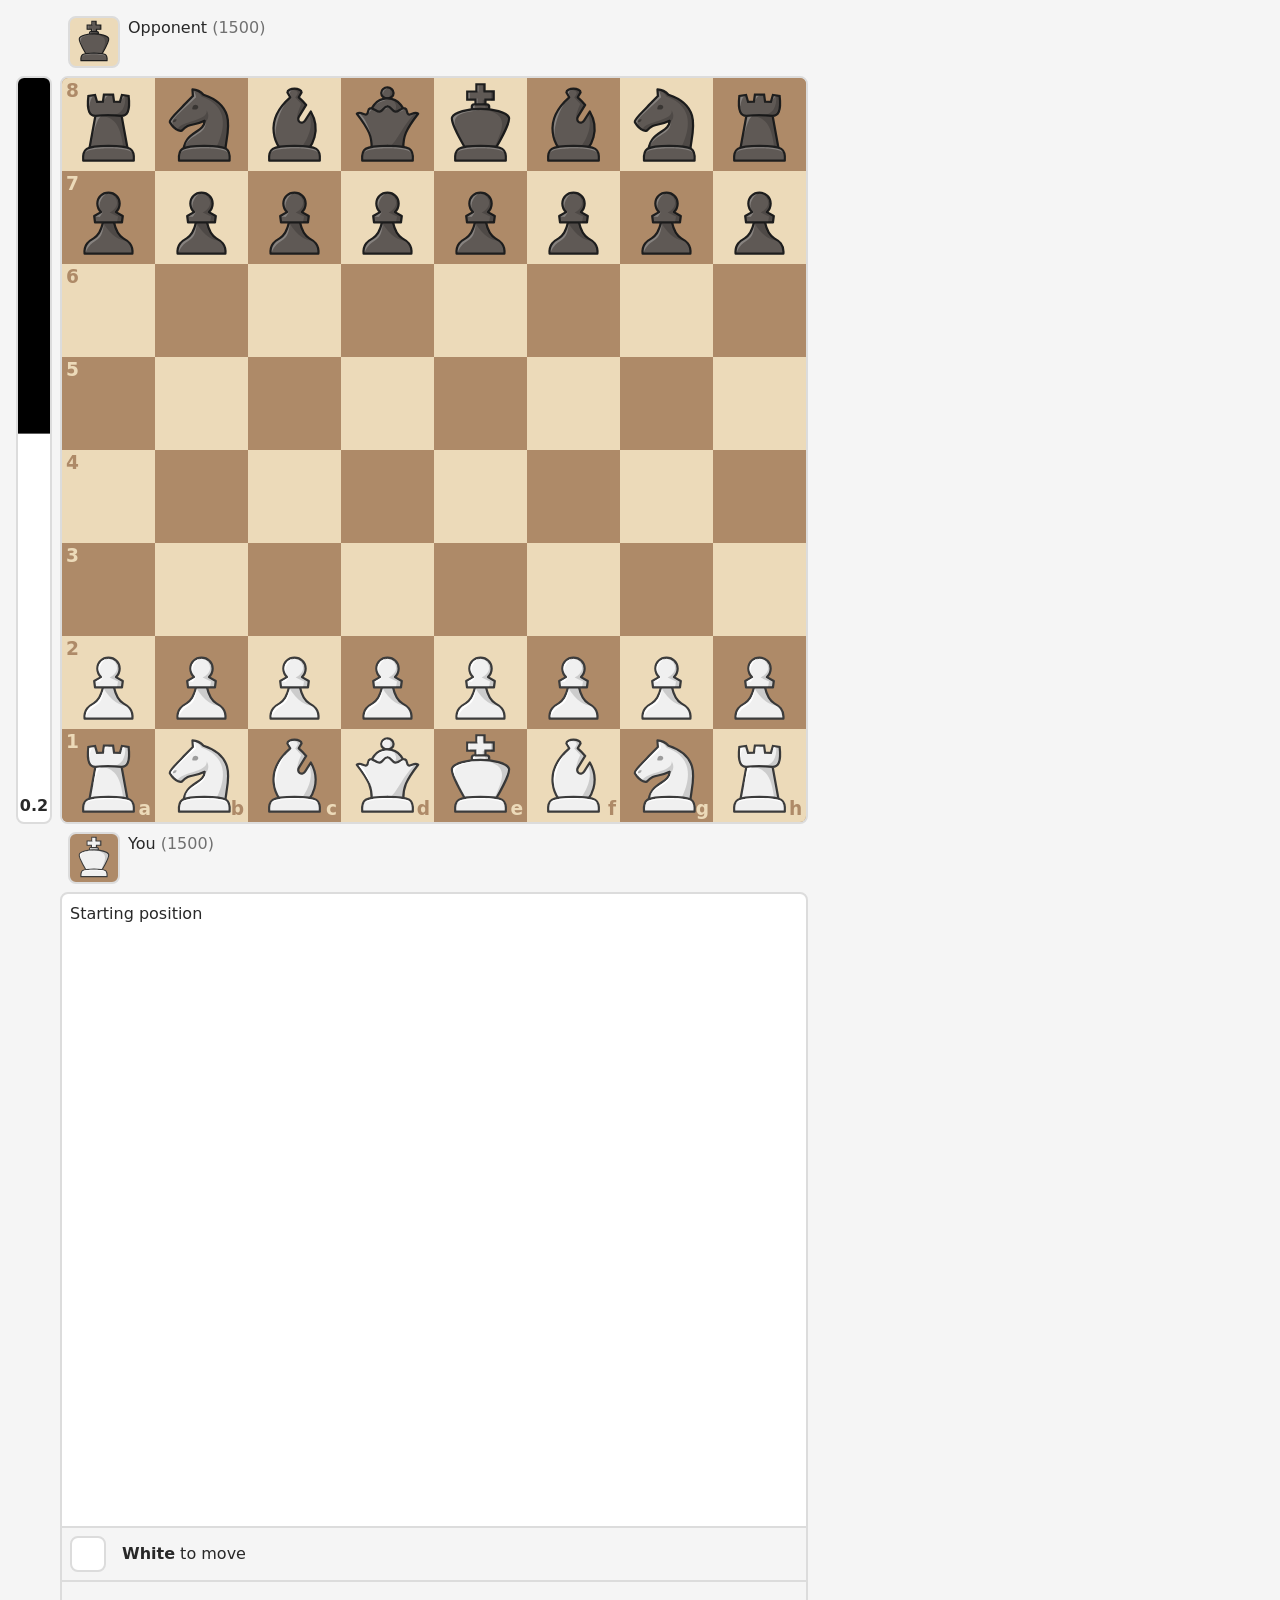
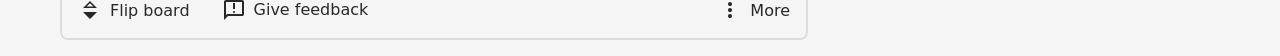
==== index.html @ d601359a "Cache" ====
<!DOCTYPE html>
<html lang="en-IN">
    <head>
        <meta name="google-site-verification" content="SgHsyBjRk9hujHsLjvXAa6a-775GwMKcGfRNNdM3Jpc" />
        <meta charset="utf-8" />
        <meta name="viewport" content="width=device-width, initial-scale=1" />
        <meta name="theme-color" content="rgb(174, 138, 104)" />
        <title>Chess Interface</title>
        <link rel="canonical" href="" />
        <link rel="icon" type="image/x-icon" href="media-support/favicon.ico?modified=17-8-25-1" />
        <link rel="apple-touch-icon" type="image/png" href="media-support/apple-touch-icon.png?modified=17-8-25-1" />
        <link rel="stylesheet" href="board-styles.css?modified=17-8-25-1" />
        <link rel="stylesheet" href="general-styles.css?modified=17-8-25-1" />
    </head>
    <body>
        <div id="game-area">
            <div class="chess-board">
                <div class="background"></div>
            </div>
            <div id="eval-bar"></div>
            <div class="black-player">
                <div class="avatar black k"></div>
                <div>
                    <span>Opponent</span>
                    <span class="player-rating black">1500</span>
                </div>
            </div>
            <div class="white-player">
            <div class="avatar white K"></div>
                <div>
                    <span>You</span>
                    <span class="player-rating white">1500</span>
                </div>
            </div>
            <div id="board-info">
                <div id="move-grid"></div>
                <div id="to-move"></div>
                <div class="options" style="position: relative;">
                    <button onclick="flipBoard();">
                        <!-- Icon sourced from Google Fonts (Material Icons) — Apache license 2.0 -->
                        <svg xmlns="http://www.w3.org/2000/svg" id="flip-svg" height="24px" viewBox="0 -960 960 960" width="24px" style="transform: rotate(-90deg);">
                            <path d="M400-200 120-480l280-280v560Zm160 0v-560l280 280-280 280Zm60-145 135-135-135-135v270Z" />
                        </svg>
                        <span class="button-desc">Flip board</span>
                    </button>
                    <a class="button-link" href="https://forms.gle/WBSekLmGtuGaXg447" target="_blank">
                        <!-- Icon sourced from Google Fonts (Material Icons) — Apache license 2.0 -->
                        <svg xmlns="http://www.w3.org/2000/svg" height="24px" viewBox="0 -960 960 960" width="24px">
                            <path d="M480-360q17 0 28.5-11.5T520-400q0-17-11.5-28.5T480-440q-17 0-28.5 11.5T440-400q0 17 11.5 28.5T480-360Zm-40-160h80v-240h-80v240ZM80-80v-720q0-33 23.5-56.5T160-880h640q33 0 56.5 23.5T880-800v480q0 33-23.5 56.5T800-240H240L80-80Zm126-240h594v-480H160v525l46-45Zm-46 0v-480 480Z" />
                        </svg>
                        <span class="button-desc">Give feedback</span>
                    </a>
                    <button id="more-actions" class="more-button" style="margin-left: auto;">
                        <!-- Icon sourced from Google Fonts (Material Icons) — Apache license 2.0 -->
                        <svg xmlns="http://www.w3.org/2000/svg" height="24px" viewBox="0 -960 960 960" width="24px">
                            <path d="M480-160q-33 0-56.5-23.5T400-240q0-33 23.5-56.5T480-320q33 0 56.5 23.5T560-240q0 33-23.5 56.5T480-160Zm0-240q-33 0-56.5-23.5T400-480q0-33 23.5-56.5T480-560q33 0 56.5 23.5T560-480q0 33-23.5 56.5T480-400Zm0-240q-33 0-56.5-23.5T400-720q0-33 23.5-56.5T480-800q33 0 56.5 23.5T560-720q0 33-23.5 56.5T480-640Z" />
                        </svg>
                        <span class="button-desc">More</span>
                    </button>
                    <div class="overflow-container">
                        <button onclick="{
                            checkFenValidity(positionInputBox.value);
                            showFullScreenBox('board-position-input-container');
                        }">
                            <!-- Icon sourced from Google Fonts (Material Icons) — Apache license 2.0 -->
                            <svg xmlns="http://www.w3.org/2000/svg" height="24px" viewBox="0 -960 960 960" width="24px">
                                <path d="M200-200h57l391-391-57-57-391 391v57Zm-80 80v-170l528-527q12-11 26.5-17t30.5-6q16 0 31 6t26 18l55 56q12 11 17.5 26t5.5 30q0 16-5.5 30.5T817-647L290-120H120Zm640-584-56-56 56 56Zm-141 85-28-29 57 57-29-28Z" />
                            </svg>
                            <span class="button-desc">Import game</span>
                        </button>
                        <button onclick="showFullScreenBox('settings-container');">
                            <!-- Icon sourced from Google Fonts (Material Icons) — Apache license 2.0 -->
                            <svg xmlns="http://www.w3.org/2000/svg" height="24px" viewBox="0 -960 960 960" width="24px">
                                <path d="m370-80-16-128q-13-5-24.5-12T307-235l-119 50L78-375l103-78q-1-7-1-13.5v-27q0-6.5 1-13.5L78-585l110-190 119 50q11-8 23-15t24-12l16-128h220l16 128q13 5 24.5 12t22.5 15l119-50 110 190-103 78q1 7 1 13.5v27q0 6.5-2 13.5l103 78-110 190-118-50q-11 8-23 15t-24 12L590-80H370Zm70-80h79l14-106q31-8 57.5-23.5T639-327l99 41 39-68-86-65q5-14 7-29.5t2-31.5q0-16-2-31.5t-7-29.5l86-65-39-68-99 42q-22-23-48.5-38.5T533-694l-13-106h-79l-14 106q-31 8-57.5 23.5T321-633l-99-41-39 68 86 64q-5 15-7 30t-2 32q0 16 2 31t7 30l-86 65 39 68 99-42q22 23 48.5 38.5T427-266l13 106Zm42-180q58 0 99-41t41-99q0-58-41-99t-99-41q-59 0-99.5 41T342-480q0 58 40.5 99t99.5 41Zm-2-140Z" />
                            </svg>
                            <span class="button-desc">Settings</span>
                        </button>
                        <button onclick="showFullScreenBox('share-box-container');">
                            <!-- Icon sourced from Google Fonts (Material Icons) — Apache license 2.0 -->
                            <svg xmlns="http://www.w3.org/2000/svg" height="24px" viewBox="0 -960 960 960" width="24px">
                                <path d="M680-80q-50 0-85-35t-35-85q0-6 3-28L282-392q-16 15-37 23.5t-45 8.5q-50 0-85-35t-35-85q0-50 35-85t85-35q24 0 45 8.5t37 23.5l281-164q-2-7-2.5-13.5T560-760q0-50 35-85t85-35q50 0 85 35t35 85q0 50-35 85t-85 35q-24 0-45-8.5T598-672L317-508q2 7 2.5 13.5t.5 14.5q0 8-.5 14.5T317-452l281 164q16-15 37-23.5t45-8.5q50 0 85 35t35 85q0 50-35 85t-85 35Zm0-80q17 0 28.5-11.5T720-200q0-17-11.5-28.5T680-240q-17 0-28.5 11.5T640-200q0 17 11.5 28.5T680-160ZM200-440q17 0 28.5-11.5T240-480q0-17-11.5-28.5T200-520q-17 0-28.5 11.5T160-480q0 17 11.5 28.5T200-440Zm480-280q17 0 28.5-11.5T720-760q0-17-11.5-28.5T680-800q-17 0-28.5 11.5T640-760q0 17 11.5 28.5T680-720Zm0 520ZM200-480Zm480-280Z" />
                            </svg>
                            <span class="button-desc">Share</span>
                        </button>
                        <button onclick="showFullScreenBox('features-box-container');">
                            <!-- Icon sourced from Google Fonts (Material Icons) — Apache license 2.0 -->
                            <svg xmlns="http://www.w3.org/2000/svg" height="24px" viewBox="0 -960 960 960" width="24px">
                                <path d="M440-280h80v-240h-80v240Zm40-320q17 0 28.5-11.5T520-640q0-17-11.5-28.5T480-680q-17 0-28.5 11.5T440-640q0 17 11.5 28.5T480-600Zm0 520q-83 0-156-31.5T197-197q-54-54-85.5-127T80-480q0-83 31.5-156T197-763q54-54 127-85.5T480-880q83 0 156 31.5T763-763q54 54 85.5 127T880-480q0 83-31.5 156T763-197q-54 54-127 85.5T480-80Zm0-80q134 0 227-93t93-227q0-134-93-227t-227-93q-134 0-227 93t-93 227q0 134 93 227t227 93Zm0-320Z" />
                            </svg>
                            <span class="button-desc">About</span>
                        </button>
                        <button onclick="showFullScreenBox('contribute-box-container');">
                            <!-- Icon sourced from Google Fonts (Material Icons) — Apache license 2.0 -->
                            <svg xmlns="http://www.w3.org/2000/svg" height="24px" viewBox="0 -960 960 960" width="24px">
                                <path d="M640-440 474-602q-31-30-52.5-66.5T400-748q0-55 38.5-93.5T532-880q32 0 60 13.5t48 36.5q20-23 48-36.5t60-13.5q55 0 93.5 38.5T880-748q0 43-21 79.5T807-602L640-440Zm0-112 109-107q19-19 35-40.5t16-48.5q0-22-15-37t-37-15q-14 0-26.5 5.5T700-778l-60 72-60-72q-9-11-21.5-16.5T532-800q-22 0-37 15t-15 37q0 27 16 48.5t35 40.5l109 107ZM280-220l278 76 238-74q-5-9-14.5-15.5T760-240H558q-27 0-43-2t-33-8l-93-31 22-78 81 27q17 5 40 8t68 4q0-11-6.5-21T578-354l-234-86h-64v220ZM40-80v-440h304q7 0 14 1.5t13 3.5l235 87q33 12 53.5 42t20.5 66h80q50 0 85 33t35 87v40L560-60l-280-78v58H40Zm80-80h80v-280h-80v280Zm520-546Z" />
                            </svg>
                            <span class="button-desc">Contribute</span>
                        </button>
                    </div>
                </div>
            </div>
        </div>
        <div class="full-screen-box-container" id="settings-container">
            <h2>Settings</h2>
            <div class="options" style="justify-content: center; border-top: none; border-bottom: var(--border);">
                <button>
                    <span class="button-desc">General</span>
                </button>
                <button>
                    <span class="button-desc">Board</span>
                </button>
                <button>
                    <span class="button-desc">Advanced</span>
                </button>
            </div>
            <div id="general-settings" class="input-grid settings-view">
                <span>Appearance</span>
                <div class="radio-input-area">
                    <label class="radio-input">
                        <input type="radio" name="appearance" value="system" onchange="setAppearance(value);" />
                        <div style="background-color: whitesmoke; transform: rotate(180deg);">
                        <div style="position: absolute; top: calc(1.25em / sqrt(2)); right: calc(1.25em / sqrt(2)); width: 5em; height: 5em; background-color: var(--dark-gray); transform: rotate(30deg);"></div>
                        </div>
                        <span>System</span>
                    </label>
                    <label class="radio-input">
                        <input type="radio" name="appearance" value="light" onchange="setAppearance(value);" />
                        <div style="background-color: whitesmoke;"></div>
                        <span>Light</span>
                    </label>
                    <label class="radio-input">
                        <input type="radio" name="appearance" value="dark" onchange="setAppearance(value);" />
                        <div style="background-color: var(--dark-gray);"></div>
                        <span>Dark</span>
                    </label>
                </div>
                <span>Edges</span>
                <div class="radio-input-area">
                    <label class="radio-input">
                        <input type="radio" name="edges" value="soft" onchange="setEdges(value);" />
                        <div>
                            <div style="position: absolute; bottom: 30%; left: 30%; width: 4em; height: 2em; background-color: var(--contrast-background-color); border: var(--border); border-radius: 0.5em;"></div>
                        </div>
                        <span>Soft</span>
                    </label>
                    <label class="radio-input">
                        <input type="radio" name="edges" value="sharp" onchange="setEdges(value);" />
                        <div>
                            <div style="position: absolute; bottom: 30%; left: 30%; width: 4em; height: 2em; background-color: var(--contrast-background-color); border: var(--border);"></div>
                        </div>
                        <span>Sharp</span>
                    </label>
                </div>
                <span>Buttons</span>
                <div class="radio-input-area">
                    <label class="radio-input">
                        <input type="radio" name="buttons" value="round" onchange="setButtons(value);" />
                        <div style="border-radius: 2em;"></div>
                        <span>Round</span>
                    </label>
                    <label class="radio-input">
                        <input type="radio" name="buttons" value="subtle" onchange="setButtons(value);" />
                        <div style="border-radius: 0.5em;">
                        </div>
                        <span>Subtle</span>
                    </label>
                    <label class="radio-input">
                        <input type="radio" name="buttons" value="sharp" onchange="setButtons(value);" />
                        <div style="border-radius: 0;"></div>
                        <span>Sharp</span>
                    </label>
                </div>
                <span>Reduce motion</span>
                <label class="toggle-switch">
                    <input type="checkbox" name="reduce-motion" />
                </label>
                <span>Font</span>
                <div id="font-selector" class="drop-down-menu-container">
                    <button value="system" style="font-family: var(--system-font-stack);" selected>System</button>
                    <button value="noto-sans" style="font-family: 'Noto Sans', sans-serif;">Noto Sans</button>
                    <button value="noto-serif" style="font-family: 'Noto Serif', serif;">Noto Serif</button>
                    <button value="custom">Custom</button>
                </div>
                <span id="font-input-text">Custom font</span>
                <input id="font-input" type="text" spellcheck="false" placeholder="Arial, Helvetica, etc…" oninput="setFont('custom');" />
            </div>
            <div id="board-settings" class="input-grid settings-view">
                <span>Board colour</span>
                <div class="radio-input-area">
                    <label class="radio-input">
                        <input type="radio" name="board-color" value="brown" onchange="setBoardColor(value);" />
                        <div style="background-color: var(--brown-light-square-color); transform: rotate(180deg);">
                        <div style="position: absolute; top: calc(1.25em / sqrt(2)); right: calc(1.25em / sqrt(2)); width: 5em; height: 5em; background-color: var(--brown-board-color); transform: rotate(30deg);"></div>
                        </div>
                        <span>Brown</span>
                    </label>
                    <label class="radio-input">
                        <input type="radio" name="board-color" value="green" onchange="setBoardColor(value);" />
                        <div style="background-color: var(--green-light-square-color); transform: rotate(180deg);">
                        <div style="position: absolute; top: calc(1.25em / sqrt(2)); right: calc(1.25em / sqrt(2)); width: 5em; height: 5em; background-color: var(--green-board-color); transform: rotate(30deg);"></div>
                        </div>
                        <span>Green</span>
                    </label>
                    <label class="radio-input">
                        <input type="radio" name="board-color" value="red" onchange="setBoardColor(value);" />
                        <div style="background-color: var(--red-light-square-color); transform: rotate(180deg);">
                        <div style="position: absolute; top: calc(1.25em / sqrt(2)); right: calc(1.25em / sqrt(2)); width: 5em; height: 5em; background-color: var(--red-board-color); transform: rotate(30deg);"></div>
                        </div>
                        <span>Red</span>
                    </label>
                    <label class="radio-input">
                        <input type="radio" name="board-color" value="blue" onchange="setBoardColor(value);" />
                        <div style="background-color: var(--blue-light-square-color); transform: rotate(180deg);">
                        <div style="position: absolute; top: calc(1.25em / sqrt(2)); right: calc(1.25em / sqrt(2)); width: 5em; height: 5em; background-color: var(--blue-board-color); transform: rotate(30deg);"></div>
                        </div>
                        <span>Blue</span>
                    </label>
                </div>
                <span>Piece style</span>
                <div class="radio-input-area">

                </div>
                <span>Piece animation</span>
                <div id="piece-animation-selector" class="drop-down-menu-container">
                    <button value="ease" selected>Ease</button>
                    <button value="emphasis">Emphasis</button>
                </div>
                <span>Show last move and check</span>
                <label class="toggle-switch">
                    <input type="checkbox" name="show-last-move" />
                </label>
                <span>Show legal moves</span>
                <label class="toggle-switch">
                    <input type="checkbox" name="show-moves" onchange="toggleMoveIndicators();" />
                </label>
                <span>Move method</span>
                <div id="move-method" class="drop-down-menu-container">
                    <button value="drag-click" selected>Drag or click</button>
                    <button value="click">Click squares</button>
                    <button value="drag">Drag pieces</button>
                </div>
                <span>Show coordinates</span>
                <label class="toggle-switch">
                    <input type="checkbox" name="show-coordinates" />
                </label>
                <span>Location of coordinates</span>
                <div id="board-coordinates" class="drop-down-menu-container">
                    <button value="inside" selected>Inside the board</button>
                    <button value="outside">Outside the board</button>
                    <button value="all">All squares of the board</button>
                </div>
                <span>Location of ranks</span>
                <div id="location-ranks" class="drop-down-menu-container">
                    <button value="left" selected>Left side of the board</button>
                    <button value="right">Right side of the board</button>
                </div>
                <span>Focus mode</span>
                <label class="toggle-switch">
                    <input type="checkbox" name="focus-mode" />
                </label>
                <span>Board resize handle</span>
                <label class="toggle-switch">
                    <input type="checkbox" name="board-resize-handle" />
                </label>
                <span>Show captured pieces</span>
                <label class="toggle-switch">
                    <input type="checkbox" name="board-resize-handle" />
                </label>
                <span>Captured pieces</span>
                <div class="radio-input-area">
                    <label class="radio-input">
                        <input type="radio" name="board-color" value="brown" onchange="setBoardColor(value);" />
                        <div style="background-color: var(--brown-light-square-color); transform: rotate(180deg);">
                        <div style="position: absolute; top: calc(1.25em / sqrt(2)); right: calc(1.25em / sqrt(2)); width: 5em; height: 5em; background-color: var(--brown-board-color); transform: rotate(30deg);"></div>
                        </div>
                        <span>All</span>
                    </label>
                    <label class="radio-input">
                        <input type="radio" name="board-color" value="green" onchange="setBoardColor(value);" />
                        <div style="background-color: var(--green-light-square-color); transform: rotate(180deg);">
                        <div style="position: absolute; top: calc(1.25em / sqrt(2)); right: calc(1.25em / sqrt(2)); width: 5em; height: 5em; background-color: var(--green-board-color); transform: rotate(30deg);"></div>
                        </div>
                        <span>Material difference</span>
                    </label>
                </div>
                <span>Piece notation</span>
                <div class="radio-input-area">
                    <label class="radio-input">
                        <input type="radio" name="board-color" value="brown" onchange="setBoardColor(value);" />
                        <div style="background-color: var(--brown-light-square-color); transform: rotate(180deg);">
                        <div style="position: absolute; top: calc(1.25em / sqrt(2)); right: calc(1.25em / sqrt(2)); width: 5em; height: 5em; background-color: var(--brown-board-color); transform: rotate(30deg);"></div>
                        </div>
                        <span>Symbol</span>
                    </label>
                    <label class="radio-input">
                        <input type="radio" name="board-color" value="green" onchange="setBoardColor(value);" />
                        <div style="background-color: var(--green-light-square-color); transform: rotate(180deg);">
                        <div style="position: absolute; top: calc(1.25em / sqrt(2)); right: calc(1.25em / sqrt(2)); width: 5em; height: 5em; background-color: var(--green-board-color); transform: rotate(30deg);"></div>
                        </div>
                        <span>Letter</span>
                    </label>
                </div>
            </div>
            <div class="options">
                <button class="dangerous-button" onclick="{
                    if (window.confirm('Are you sure you want to reset all settings?')) {
                    currentSettings = {...Settings.default};
                    applyCurrentSettings();
                    }
                }">Reset</button>
                <button onclick="{
                    Settings.save(currentSettings);
                    hideFullScreenBox('settings-container');
                }">Save</button>
            </div>
        </div>
        <div class="full-screen-box-container" id="board-position-input-container">
            <h2>Import Game</h2>
            <div class="input-grid">
                <span>Enter a valid FEN or PGN:</span>
                <textarea id="position-input" rows="5" spellcheck="false" oninput="checkFenValidity(value);"></textarea>
            </div>
            <div class="options">
                <button onclick="{
                    hideFullScreenBox('board-position-input-container');
                    positionInputBox.value = fenOnBoard;
                }">Cancel</button>
                <button onclick="{
                    const parsedFen = checkFenValidity(positionInputBox.value);
                    if (parsedFen) {
                        fenOnBoard = positionInputBox.value;
                        Notation.assign.parsedFen(parsedFen);
                        activePiece = null;
                        document.getElementById('move-grid').innerHTML = '';
                        const startingPositionRow = document.createElement('div');
                        if (fenOnBoard === 'rnbqkbnr/pppppppp/8/8/8/8/PPPPPPPP/RNBQKBNR w KQkq - 0 1') {
                            startingPositionRow.innerHTML = `<div class='info'>Starting position</div>`;
                        } else {
                            startingPositionRow.innerHTML = `<div class='info'>Custom position</div>`;
                        }
                        document.getElementById('move-grid').appendChild(startingPositionRow);
                        document.getElementById('to-move').innerHTML = activeColor === 'b'
                            ? `<div style='background-color: black;'></div><b>Black</b>&nbsp;to move`
                            : `<div style='background-color: white;'></div><b>White</b>&nbsp;to move`;
                        chessBoard.querySelectorAll('.chess-piece').forEach(piece => {
                            piece.remove();
                        });
                        chessBoard.querySelectorAll('.move-indicator').forEach(indicator => {
                            indicator.remove();
                        });
                        const promotionBox = chessBoard.querySelector('.promotion-box');
                        if (promotionBox) {
                            promotionBox.remove();
                        }
                        setUpPieces();
                        removeSquareHighlight(true);
                        hideFullScreenBox('board-position-input-container');
                    } else window.alert('The entered FEN is not valid.');
                }">Load</button>
            </div>
        </div>
        <script src="document-set-up.js?modified=17-8-25-1"></script>
        <script src="settings-manager.js?modified=17-8-25-1"></script>
        <script src="board-manager.js?modified=17-8-25-1"></script>
    </body>
</html>
---- board-styles.css ----
@import "board-pieces.css";
@import "square-positions.css";

/* Variables */
:root {
    --brown-board-color: rgb(174, 138, 104);
    --brown-light-square-color: rgb(236, 218, 185);

    --green-board-color: rgb(122, 148, 90);
    --green-light-square-color: rgb(235, 236, 211);

    --red-board-color: rgb(174, 93, 75);
    --red-light-square-color: rgb(241, 220, 198);

    --blue-board-color: rgb(100, 148, 235);
    --blue-light-square-color: rgb(243, 246, 250);

    --board-color: var(--brown-board-color);
    --light-square-color: var(--brown-light-square-color);

    --move-indicator-color: rgba(0, 0, 0, 0.2);

    --piece-animation: ease-out;
    --show-moves: 1;

    --board-square-width: round(down, min(
        calc((100vh - 2*var(--padding) - 2*48px - 6*2px - 2*var(--margin)) / 8),
        calc((100vw - 2*var(--padding) - 32px - 4*2px - 2*var(--margin)) / 8)), 1px);

    --evaluation: 0.22;
    --evaluation-text: "0.2";
}

.square-18 {border-radius: var(--box-radius) 0 0 0;}
.square-88 {border-radius: 0 var(--box-radius) 0 0;}
.square-81 {border-radius: 0 0 var(--box-radius) 0;}
.square-11 {border-radius: 0 0 0 var(--box-radius);}
.flipped {
    .square-18 {border-radius: 0 0 var(--box-radius) 0;}
    .square-88 {border-radius: 0 0 0 var(--box-radius);}
    .square-81 {border-radius: var(--box-radius) 0 0 0;}
    .square-11 {border-radius: 0 var(--box-radius) 0 0;}
}

/* Evaluation bar */
#eval-bar {
    font-weight: 600;
    text-align: center;
    grid-row: 2 / 3;
    grid-column: 1 / 2;
    overflow: hidden;
    position: relative;
    float: left;
    width: 32px;
    padding: var(--padding) 0;
    border: var(--border);
    border-radius: var(--box-radius);
    background-color: white;
    -webkit-user-select: none;
    -khtml-user-select: none;
    -moz-user-select: none;
    -ms-user-select: none;
    user-select: none;
    &::before {
        content: "";
        position: absolute;
        top: 0;
        left: 0;
        width: 100%;
        height: 100%;
        background-color: black;
        transform: translateY(calc(50% * clamp(-1, -1 * var(--evaluation) / 5, 1) - 50%));
        transition: transform 0.3s ease-out;
    }
    &::after {
        content: var(--evaluation-text);
        position: absolute;
        bottom: 4px;
        left: 50%;
        transform: translateX(-50%);
        color: var(--dark-gray);
    }
}
.flipped ~ #eval-bar {
    transform: rotate(180deg);
    &::after {
        transform: translateX(-50%) rotate(180deg);
    }
}

/* Board squares */
.chess-board {
    grid-row: 2 / 3;
    grid-column: 2 / 3;
    overflow: hidden;
    position: relative;
    width: calc(8 * var(--board-square-width));
    aspect-ratio: 1;
    margin: 0 var(--padding) 0 0;
    border: var(--border);
    border-radius: var(--box-radius);
    background-color: var(--board-color);
    cursor: default;
    -webkit-user-select: none;
    -khtml-user-select: none;
    -moz-user-select: none;
    -ms-user-select: none;
    user-select: none;
}
.chess-board > .background {
    display: flex;
    flex-wrap: wrap;
    position: absolute;
}
.background > .board-square {
    width: var(--board-square-width);
    aspect-ratio: 1;
    background-color: var(--board-color);
    &.light-square {
        background-color: var(--light-square-color);
    }
}

/* Chess pieces */
.chess-piece {
    position: absolute;
    width: var(--board-square-width);
    aspect-ratio: 1;
    outline-offset: round(up, calc(var(--board-square-width) / -25), 1px);
    z-index: 6;
    transition: opacity 0.3s ease-out;
    &:hover {
        outline: round(down, calc(var(--board-square-width) / 25), 1px) solid white;
    }
    &.sliding {
        outline: none;
        z-index: 9;
        transition: opacity 0.3s ease-out, transform 0.3s var(--piece-animation);
    }
    &.dragged {
        position: fixed;
        transform: translate(-50%, -50%) scale(1.3) !important;
        outline: none;
        z-index: 9;
        filter: drop-shadow(6px 6px 2px var(--shadow-color));
        transition: none;
        cursor: grabbing !important;
    }
    &.removed {
        opacity: 0;
    }
}

/* Promotion box */
.promotion-box {
    position: absolute;
    width: var(--board-square-width);
    height: var(--board-square-width);
    box-shadow: 8px 16px 16px rgba(0, 0, 0, 0.2);
    animation: appear 0.3s ease-in-out;
    z-index: 8;
    display: flex;
    flex-direction: column;
    & > button {
        width: var(--board-square-width);
        aspect-ratio: 1;
        padding: 0;
        margin: 0;
        border-right: 2px solid gainsboro;
        border-left: 2px solid gainsboro;
        border-radius: 0;
        outline-offset: -2px;
        background-color: whitesmoke;
        &:first-child {
            border-top: 2px solid gainsboro;
        }
        &:last-child {
            border-bottom: 2px solid gainsboro;
        }
        &.cancel-button {
            aspect-ratio: 2 / 1;
            justify-content: center;
            position: relative;
        }
        &.cancel-button::before, &.cancel-button::after {
          content: "";
          position: absolute;
          background-color: var(--dark-gray);
          width: 20px;
          height: 4px;
          top: 50%;
          left: 50%;
        }
        &.cancel-button::before {
          transform: translate(-50%, -50%) rotate(45deg);
        }
        &.cancel-button::after {
          transform: translate(-50%, -50%) rotate(-45deg);
        }
    }
    & > button:hover, & > button:focus-visible {
        background-color: rgb(232.75, 232.75, 232.75);
    }
    & > button:focus-visible {
        outline: 2px solid rgb(42, 100, 227);
    }
}
.flipped .promotion-box:not(.black), .promotion-box.black:not(.flipped *) {
    flex-direction: column-reverse;
    & > button {
        &:first-child {
            border-top: none;
            border-bottom: 2px solid gainsboro;
        }
        &:last-child {
            border-top: 2px solid gainsboro;
            border-bottom: none;
        }
    }
}

/* File and rank indicators */
.files-container, .ranks-container {
    font-weight: bold;
    display: flex;
    position: absolute;
    z-index: 4;
    pointer-events: none;
    & > div {
        font-size: calc(var(--board-square-width) / 5);
        line-height: calc(var(--board-square-width) / 5);
        text-align: right;
        color: var(--light-square-color);
        &:nth-child(2n) {
            color: var(--board-color);
        }
    }
}
.files-container {
    bottom: calc(var(--board-square-width) / 24);
    right: calc(var(--board-square-width) / 24);
    & > div {
        width: var(--board-square-width);
    }
}
.ranks-container {
    flex-direction: column-reverse;
    top: calc(var(--board-square-width) / 24);
    left: calc(var(--board-square-width) / 24);
    & > div {
        height: var(--board-square-width);
    }
}
.flipped {
    & .files-container, & .ranks-container {
        & > div {
            color: var(--board-color);
            &:nth-child(2n) {
                color: var(--light-square-color);
            }
        }
    }
    & .files-container {
        flex-direction: row-reverse;
    }
    & .ranks-container {
        flex-direction: column;
    }
}

/* Ripple when any square is clicked */
.ripple {
    overflow: hidden;
    position: absolute;
    top: 0;
    left: 0;
    width: var(--board-square-width);
    aspect-ratio: 1;
    &::after {
        content: "";
        position: absolute;
        top: 50%;
        left: 50%;
        width: 100%;
        aspect-ratio: 1;
        background-color: rgba(0, 0, 0, 0.4);
        border-radius: 50%;
        transform: translate(-50%, -50%);
        animation: ripple-effect 0.5s ease-out;
    }
}

/* Highlighted squares */
.square-highlight {
    position: absolute;
    top: 0;
    left: 0;
    width: var(--board-square-width);
    aspect-ratio: 1;
    border-radius: 0;
    background-color: rgba(255, 255, 0, 0.5);
    z-index: 2;
    pointer-events: none;
    animation: appear 0.25s ease;
    transition: opacity 0.25s ease;
    &.yellow {
        background-color: rgba(255, 170, 0, 0.8);
    }
    &.red {
        background-color: rgba(235, 97, 80, 0.8);
    }
    &.green {
        background-color: rgba(172, 206, 89, 0.8);
    }
    &.blue {
        background-color: rgba(82, 176, 220, 0.8);
    }
    &.hint {
        background-color: rgb(27, 172, 166, 0.5);
    }
}
.square-highlight.permanent {
    z-index: 1;
}
.square-highlight.removed {
    opacity: 0;
}

/* Legal move indicators */
.move-indicator {
    position: absolute;
    top: 0;
    left: 0;
    width: var(--board-square-width);
    aspect-ratio: 1;
    opacity: var(--show-moves);
    z-index: 5;
    &::after {
        content: "";
        position: absolute;
        top: 50%;
        left: 50%;
        border-radius: 50%;
        transform: translate(-50%, -50%);
        animation: fade-in 0.25s var(--emphasis-animation);
        transition: width 0.25s var(--emphasis-animation), height 0.25s var(--emphasis-animation), opacity 0.25s var(--emphasis-animation);
    }
    &.fade-out::after {
        width: 25%;
        opacity: 0;
    }
}
.empty-move-indicator {
    &::after {
        width: 30%;
        aspect-ratio: 1;
        background-color: var(--move-indicator-color);
    }
    &.hovered::after, &:hover::after {
        width: 50%;
    }
}
.capture-indicator {
    &::after {
        width: 80%;
        aspect-ratio: 1;
        border: calc(var(--board-square-width) / 10) solid var(--move-indicator-color);
        box-shadow: inset 0 0 var(--move-indicator-color);
        transition: box-shadow 0.2s var(--emphasis-animation);
    }
    &.hovered::after {
        width: 70%;
        box-shadow: inset 0 0 0 calc(var(--board-square-width) / 4) var(--move-indicator-color);
    }
    &:hover::after {
        width: 70%;
        box-shadow: inset 0 0 0 calc(var(--board-square-width) / 4) var(--move-indicator-color);
    }
}

/* Drag effect */
#drag-effect {
    position: absolute;
    width: var(--board-square-width);
    aspect-ratio: 1;
    outline: round(down, calc(var(--board-square-width) / 25), 1px) solid white;
    outline-offset: round(up, calc(var(--board-square-width) / -25), 1px);
    visibility: hidden;
    z-index: 3;
    pointer-events: none;
    box-shadow: 0 0 calc(var(--board-square-width) * 3/50) calc(var(--board-square-width) / 100) rgba(0, 0, 0, 0.6);
    &.touch-drag {
        outline: none;
        box-shadow: none;
        z-index: 9;
    }
    &.touch-drag::after {
        content: "";
        position: absolute;
        top: 50%;
        left: 50%;
        width: 200%;
        height: 200%;
        border-radius: 50%;
        box-shadow: inset 0 0 0 var(--board-square-width) var(--move-indicator-color);
        transform: translate(-50%, -50%);
    }
}

/* Animations */
@keyframes fade-in {
    from {
        opacity: 0;
        transform: translate(-50%, -50%) scale(0.5);
    }
}
@keyframes ripple-effect {
    from {
        transform: translate(-50%, -50%) scale(0.4);
        opacity: 0.5;
    }
    to {
        transform: translate(-50%, -50%) scale(2);
        opacity: 0;
    }
}
@keyframes appear {
    from {
        opacity: 0;
    }
}
---- general-styles.css ----
/* Variables */
:root {
    --system-font-stack: "Segoe UI", -apple-system, BlinkMacSystemFont, system-ui, Roboto, Oxygen, Ubuntu, Cantarell, "Open Sans", "Helvetica Neue", sans-serif;
    --emphasis-animation: linear(0 0%, 0 1.8%, 0.01 3.6%, 0.03 6.35%, 0.07 9.1%, 0.13 11.4%, 0.19 13.4%, 0.27 15%, 0.34 16.1%, 0.54 18.35%, 0.66 20.6%, 0.72 22.4%, 0.77 24.6%, 0.81 27.3%, 0.85 30.4%, 0.88 35.1%, 0.92 40.6%, 0.94 47.2%, 0.96 55%, 0.98 64%, 0.99 74.4%, 1 86.4%, 1 100%);

    --dark-gray: rgb(40, 40, 40);

    --color: var(--dark-gray);
    --background-color: whitesmoke;
    --contrast-background-color: white;
    --active-color: rgb(42, 100, 227);
    --active-background-color: rgba(0, 0, 0, 0.05);
    --danger-color: rgb(255, 107, 107);
    --border-color: gainsboro;
    --shadow-color: rgba(0, 0, 0, 0.2);

    &.dark {
        --color: whitesmoke;
        --background-color: var(--dark-gray);
        --contrast-background-color: black;
        --active-color: rgb(150, 200, 255);
        --active-background-color: rgba(255, 255, 255, 0.2);
        --border-color: rgb(112, 112, 112);
        --shadow-color: rgba(0, 0, 0, 0.8);
    }
    &:not(.light):not(.dark) {
        @media (prefers-color-scheme: dark) {
            --color: whitesmoke;
            --background-color: var(--dark-gray);
            --contrast-background-color: black;
            --active-color: rgb(150, 200, 255);
            --active-background-color: rgba(255, 255, 255, 0.2);
            --border-color: rgb(112, 112, 112);
            --shadow-color: rgba(0, 0, 0, 0.8);
        }
    }

    --font-family: var(--system-font-stack);
    --padding: 8px;
    --margin: 16px;
    --border: 2px solid var(--border-color);
    --box-radius: 8px;
    --button-radius: 32px;
    --focus-outline: 2px solid var(--active-color);

    --overflow-menu-display: block;
}

/* Fonts */
@font-face {
    font-family: "Noto Sans";
    src: url("media-support/fonts/noto-sans/noto-sans.ttf");
    font-weight: regular;
}
@font-face {
    font-family: "Noto Sans";
    src: url("media-support/fonts/noto-sans/noto-sans-italic.ttf");
    font-weight: regular;
    font-style: italic;
}
@font-face {
    font-family: "Noto Serif";
    src: url("media-support/fonts/noto-serif/noto-serif.ttf");
    font-weight: regular;
}
@font-face {
    font-family: "Noto Serif";
    src: url("media-support/fonts/noto-serif/noto-serif-italic.ttf");
    font-weight: regular;
    font-style: italic;
}

/* Body */
body {
    font-family: var(--font-family);
    font-size: 16px;
    line-height: 1.5em;
    margin: var(--margin);
    color: var(--color);
    background-color: var(--background-color);
}

/* Headers */
h2 {
    padding: var(--margin);
    margin: 0;
    border-bottom: var(--border);
}

/* Anchors */
a {
    color: var(--active-color);
    border-radius: var(--button-radius);
    outline-offset: 2px;
    &:hover, &:focus-visible {
        text-decoration: none;
    }
    &:focus-visible {
        outline: var(--focus-outline);
    }
}

/* Buttons */
button, .button-link {
    font-family: var(--font-family);
    font-size: 16px;
    display: flex;
    align-items: center;
    padding: var(--padding);
    margin: var(--padding);
    border: none;
    border-radius: var(--button-radius);
    fill: var(--color);
    color: var(--color);
    background-color: transparent;
    &:hover, &:focus-visible {
        fill: var(--active-color);
        color: var(--active-color);
        background-color: var(--active-background-color);
    }
    &:focus-visible {
        outline: var(--focus-outline);
    }
    & > svg {
        margin-right: var(--padding);
    }
}
.dangerous-button {
    margin-right: auto;
    &:hover, &:focus-visible {
        fill: var(--danger-color);
        color: var(--danger-color);
    }
    &:focus-visible {
        outline-color: var(--danger-color);
    }
}
.button-link {
    text-decoration: none;
    outline-offset: 0;
}

/* Text inputs */
input[type="text"], input[type="email"] {
    min-height: 1.5em;
}
input[type="text"], input[type="email"], textarea {
    font-family: var(--font-family);
    font-size: 16px;
    padding: var(--padding);
    border: var(--border);
    border-radius: var(--box-radius);
    color: var(--color);
    background-color: var(--background-color);
    &::placeholder {
        font-style: italic;
        color: darkgray;
    }
    &:focus {
        border-color: var(--active-color);
        outline: none;
    }
}
textarea {
    min-width: 30vw;
    resize: none;
}

/* Stylised radio inputs */
.radio-input-area {
    display: flex;
    gap: var(--margin);
}
.radio-input {
    display: flex;
    flex-direction: column;
    align-items: center;
}
.radio-input > input {
    display: none;
    & + div {
        overflow: hidden;
        position: relative;
        width: calc(sqrt(3) * 40px);
        height: 40px;
        margin: 2px;
        margin-bottom: 4px;
        background-color: var(--background-color);
        border-radius: var(--button-radius);
        outline: var(--border);
        outline-offset: 2px;
    }
    &:checked + div {
        outline-color: var(--active-color);
    }
    &:checked ~ span {
        font-weight: bold;
    }
}
.radio-input > div:focus-visible {
    outline: var(--focus-outline);
}

/* Stylised toggle switches */
.toggle-switch {
    position: relative;
    width: 48px;
    height: 24px;
    &:focus-visible {
        border-radius: var(--button-radius);
        outline: var(--focus-outline);
        outline-offset: 1px;
    }
}
.toggle-switch > input {
    display: none;
    width: 0;
    height: 0;
    & + div {
        position: absolute;
        top: 0;
        left: 0;
        right: 0;
        bottom: 0;
        background-color: var(--border-color);
        transition: background-color 0.3s ease;
        border-radius: var(--button-radius);
    }
    & + div::before {
        content: "";
        position: absolute;
        height: 12px;
        width: 12px;
        left: 6px;
        bottom: 6px;
        background-color: var(--contrast-background-color);
        transition: transform 0.3s var(--emphasis-animation);
        border-radius: var(--button-radius);
    }
    &:checked + div {
        background-color: var(--board-color);
    }
    &:checked + div::before {
        transform: translateX(1.5em) scale(150%);
    }
}

/* Game area */
#game-area {
    display: grid;
    grid-template: repeat(3, max-content) / repeat(3, max-content);
    gap: var(--padding);
}

/* Players */
.white-player, .black-player {
    grid-column: 2 / 3;
    display: flex;
    gap: var(--padding);
    margin: 0 var(--padding);
}
.white-player {
    grid-row: 3 / 4;
}
.black-player {
    grid-row: 1 / 2;
}
.flipped {
    & ~ .white-player {
        grid-row: 1 / 2;
    }
    & ~ .black-player {
        grid-row: 3 / 4;
    }
}
.avatar {
    width: 48px;
    height: 48px;
    border: var(--border);
    border-radius: var(--box-radius);
    &.white {
        background-color: var(--board-color);
    }
    &.black {
        background-color: var(--light-square-color);
    }
}
.player-rating {
    color: rgb(112, 112, 112);
}
.player-rating::before {
    content: "(";
}
.player-rating::after {
    content: ")";
}

/* Moves-display and other options */
#board-info {
    display: flex;
    flex-direction: column;
    overflow: hidden;
    position: relative;
    grid-row: 2 / 3;
    grid-column: 3 / 4;
    min-width: 25em;
    height: calc(8 * var(--board-square-width));
    border: var(--border);
    border-radius: var(--box-radius);
    background-color: var(--contrast-background-color);
}
#move-grid {
    flex: 1;
    overflow-y: auto;
}
#move-grid > div {
    display: flex;
    align-items: center;
    &:nth-child(2n) {
        background-color: var(--background-color);
    }
}
#move-grid > div > .info {
    padding: var(--padding);
    flex: 1;
}
#move-grid > div > div {
    padding: var(--padding);
    flex: 0 0 10%;
}
#move-grid > div > button {
    flex: 1 0 calc(45% - 2*var(--padding));
    margin-left: 0;
    &:not(.move-notation) {
        &:hover, &:focus-visible {
            fill: var(--color);
            color: var(--color);
            background-color: transparent;
        }
        &:focus-visible {
            outline: none;
        }
    }
}
#move-grid > div > .move-notation > span {
    width: 16%;
    aspect-ratio: 1;
}

/* Turn indicator */
#to-move {
    display: flex;
    align-items: center;
    padding: var(--padding);
    background-color: var(--background-color);
    border-top: var(--border);
}
#to-move > div {
    overflow: hidden;
    position: relative;
    width: 32px;
    height: 32px;
    margin-right: var(--margin);
    background-color: white;
    border: var(--border);
    border-radius: var(--box-radius);
}
#to-move > div > div {
    position: absolute;
    left: 50%;
    width: 100%;
    height: 100%;
}

/* Button-containers */
.options {
    display: flex;
    justify-content: flex-end;
    padding: 0;
    border-top: var(--border);
    background-color: var(--background-color);
}

/* Overflow menus */
.overflow-container {
    display: none;
    position: absolute;
    right: 4px;
    bottom: calc(100% + 8px);
    overflow: hidden;
    background-color: var(--background-color);
    border: var(--border);
    border-radius: var(--box-radius);
    z-index: 10;
    will-change: transform;
}
.overflow-container > button {
    width: 100%;
    margin: 0;
    border-radius: 0;
    outline-offset: -2px;
    pointer-events: none;
    &:first-child {
        border-top-left-radius: var(--box-radius);
        border-top-right-radius: var(--box-radius);
    }
    &:last-child {
        border-bottom-left-radius: var(--box-radius);
        border-bottom-right-radius: var(--box-radius);
    }
}
.more-button > * {
    pointer-events: none;
}

/* Drop-down menus */
.drop-down-menu-container {
    position: relative;
    -webkit-user-select: none;
    -khtml-user-select: none;
    -moz-user-select: none;
    -ms-user-select: none;
    user-select: none;
}
.drop-down-arrow {
    position: absolute;
    top: 50%;
    right: var(--padding);
    fill: var(--color);
    background-color: var(--background-color);
    transform: translateY(-50%) rotate(-180deg);
    pointer-events: none;
    will-change: transform;
}
.drop-down-menu-selection {
    padding: var(--padding);
    background-color: var(--background-color);
    border: var(--border);
    border-radius: var(--box-radius);
    cursor: default;
}
.drop-down-menu-selection:focus {
    border: var(--focus-outline);
    outline: none;
}
.drop-down-menu {
    display: none;
    position: absolute;
    top: 100%;
    left: 0;
    overflow: hidden;
    width: 100%;
    margin-top: 2px;
    background-color: var(--background-color);
    border: var(--border);
    border-radius: var(--box-radius);
    box-shadow: 8px 16px 16px var(--shadow-color);
    z-index: 10;
}
.drop-down-menu > button {
    width: 100%;
    margin: 0;
    border-radius: 0;
    outline-offset: -2px;
    pointer-events: none;
    &:first-child {
        border-top-left-radius: var(--box-radius);
        border-top-right-radius: var(--box-radius);
    }
    &:last-child {
        border-bottom-left-radius: var(--box-radius);
        border-bottom-right-radius: var(--box-radius);
    }
}

/* Full-screen boxes */
.full-screen-box-container {
    display: none;
    position: fixed;
    top: 0;
    left: 0;
    width: 100%;
    height: 100%;
    background-color: rgba(0, 0, 0, 0.6);
    z-index: 11;
}
.full-screen-box-container > div {
    position: absolute;
    top: 50%;
    left: 50%;
    overflow: auto;
    max-height: 90%;
    background-color: var(--background-color);
    border: var(--border);
    border-radius: var(--box-radius);
    transform: translate(-50%, -50%);
}
.full-screen-box-container > div > .options:last-child {
    position: sticky;
    bottom: 0;
}
.input-grid {
    display: grid;
    gap: var(--margin);
    padding: 16px;
    background-color: var(--contrast-background-color);
}
.input-grid > span {
    display: flex;
    align-items: center;
}

/* Settings-views (general, advanced, etc.) */
.settings-view {
    grid-template-columns: repeat(2, auto);
}

/* Loading indicator */
.loading-indicator {
    display: flex;
    gap: var(--margin);
    width: max-content;
    transform: translate(-50%, -50%);
    & > div {
        width: 16px;
        height: 16px;
        background-color: var(--active-color);
        border-radius: 50%;
        animation: pulse 1.6s infinite ease-in-out;
        &:nth-child(2) {
            animation-delay: 0.2s;
        }
        &:nth-child(3) {
            animation-delay: 0.4s;
        }
    }
}

/* Responsive web design */
@media (prefers-reduced-motion: reduce) {
    .btn {
        transition: none;
    }
}
@media (max-width: 1280px) {
    #game-area {
        grid-template-rows: repeat(4, max-content);
    }
    #board-info {
        grid-row: 4 / 5;
        grid-column: 2 / 3;
        width: calc(8 * var(--board-square-width));
        margin: 0;
    }
}
@media (max-width: 800px) {
    button, .button-link {
        & > svg {
            margin-right: 0;
        }
    }
    .button-desc {
        display: none;
    }
    .more-button > svg {
        transform: rotate(90deg);
    }
    :root {
        --board-square-width: round(down, min(
        calc((100vh - 2*2px) / 8),
        calc((100vw - 8px) / 8)), 1px);
        --options-display: flex;
    }
    body {
        margin: 0;
    }
    #game-area {
        grid-template: repeat(5, max-content) / repeat(1, max-content);
    }
    #eval-bar {
        grid-row: 1 / 2;
        grid-column: 1 / 2;
        width: auto;
        height: 16px;
        border: none;
        border-bottom: var(--border);
        border-radius: 0;
        &::before {
            transform: translateX(calc(50% * clamp(-1, 1 * var(--evaluation) / 5, 1) + 50%));
        }
        &::after {
            top: 50%;
            left: 4px;
            transform: translateY(-100%);
        }
    }
    .flipped ~ #eval-bar {
        border-top: none;
        border-bottom: var(--border);
        &::after {
            transform: rotate(180deg);
        }
    }
    .white-player {
        grid-row: 4 / 5;
        grid-column: 1 / 2;
        margin-right: 0;
    }
    .chess-board {
        grid-row: 3 / 4;
        grid-column: 1 / 2;
        border-left: none;
        border-right: none;
        border-radius: 0;
        margin: 0;
    }
    .black-player {
        grid-row: 2 / 3;
        grid-column: 1 / 2;
        margin-right: 0;
    }
    .flipped {
        & ~ .white-player {
            grid-row: 2 / 3;
        }
        & ~ .black-player {
            grid-row: 4 / 5;
        }
    }
    .avatar {
        width: 32px;
        height: 32px;
        border: none;
    }
    #board-info {
        grid-row: 5 / 6;
        grid-column: 1 / 2;
        border-left: none;
        border-right: none;
        border-radius: 0;
    }
}

/* Animations */
@keyframes pulse {
    from, to {
        opacity: 1;
        transform: scale(1);
    }
    50% {
        opacity: 0.5;
        transform: scale(0.7);
    }
}
@keyframes send {
    from {
        opacity: 0;
        transform: translateX(32px);
    }
    to {
        opacity: 1;
        transform: translateX(0);
    }
}
@keyframes receive {
    from {
        opacity: 0;
        transform: translateX(-32px);
    }
    to {
        opacity: 1;
        transform: translateX(0);
    }
}
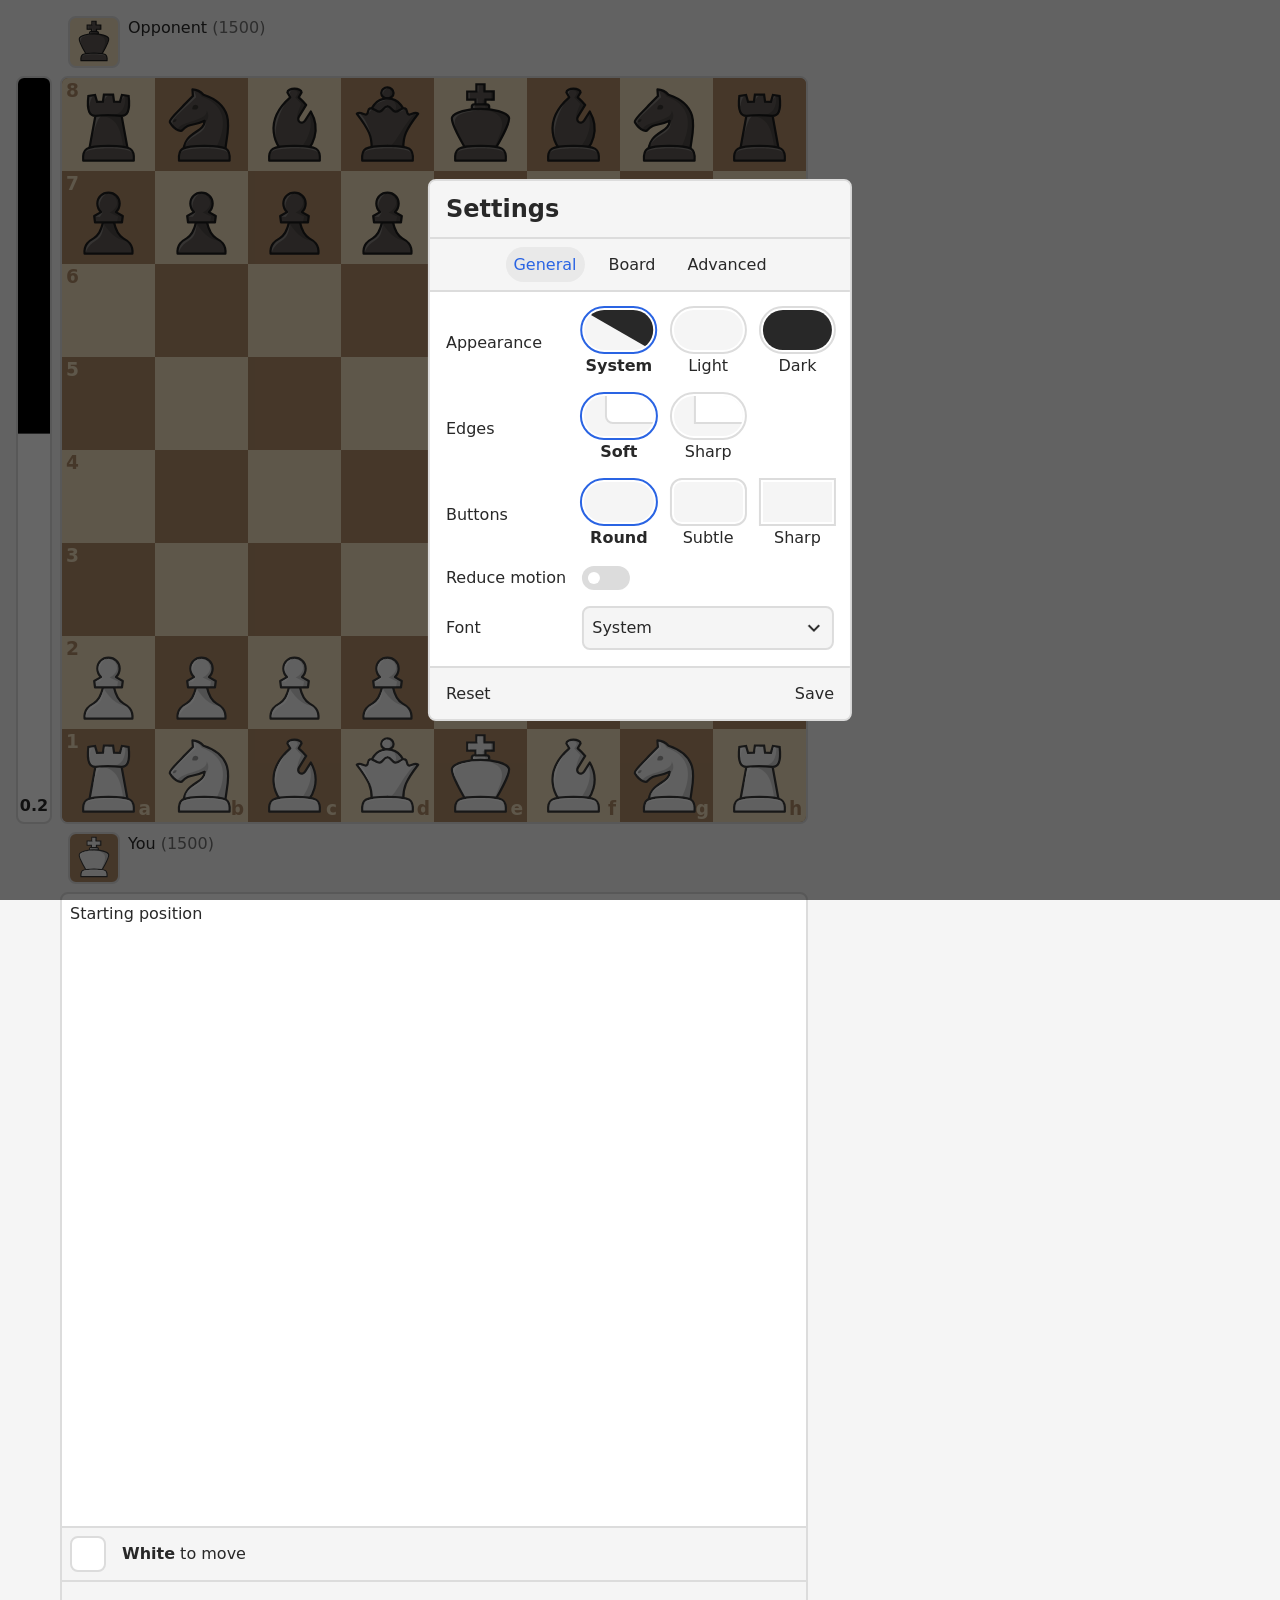
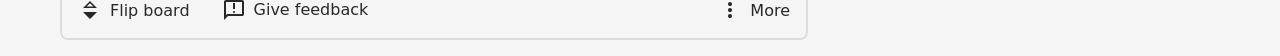
==== commit e64958f4: "Improved Settings View" ====
--- a/index.html
+++ b/index.html
@@ -10,7 +10,7 @@
         <link rel="icon" type="image/x-icon" href="media-support/favicon.ico?modified=17-8-25-1" />
         <link rel="apple-touch-icon" type="image/png" href="media-support/apple-touch-icon.png?modified=17-8-25-1" />
         <link rel="stylesheet" href="board-styles.css?modified=17-8-25-1" />
-        <link rel="stylesheet" href="general-styles.css?modified=17-8-25-1" />
+        <link rel="stylesheet" href="general-styles.css?modified=18-8-25-1" />
     </head>
     <body>
         <div id="game-area">
@@ -100,36 +100,38 @@
                 </div>
             </div>
         </div>
-        <div class="full-screen-box-container" id="settings-container">
-            <h2>Settings</h2>
-            <div class="options" style="justify-content: center; border-top: none; border-bottom: var(--border);">
-                <button>
-                    <span class="button-desc">General</span>
-                </button>
-                <button>
-                    <span class="button-desc">Board</span>
-                </button>
-                <button>
-                    <span class="button-desc">Advanced</span>
-                </button>
+        <div class="full-screen-box-container" id="settings-container" style="display: block;">
+            <div>
+                <h2>Settings</h2>
+                <div class="options" style="justify-content: center; border-top: none; border-bottom: var(--border);">
+                    <button value="general-settings" onclick="openSettingsPane(this.value);">
+                        <span class="button-desc">General</span>
+                    </button>
+                    <button value="board-settings" onclick="openSettingsPane(this.value);">
+                        <span class="button-desc">Board</span>
+                    </button>
+                    <button value="advanced-settings" onclick="openSettingsPane(this.value);">
+                        <span class="button-desc">Advanced</span>
+                    </button>
+                </div>
             </div>
             <div id="general-settings" class="input-grid settings-view">
                 <span>Appearance</span>
                 <div class="radio-input-area">
                     <label class="radio-input">
-                        <input type="radio" name="appearance" value="system" onchange="setAppearance(value);" />
+                        <input type="radio" name="appearance" value="system" onchange="setAppearance(this.value);" />
                         <div style="background-color: whitesmoke; transform: rotate(180deg);">
                         <div style="position: absolute; top: calc(1.25em / sqrt(2)); right: calc(1.25em / sqrt(2)); width: 5em; height: 5em; background-color: var(--dark-gray); transform: rotate(30deg);"></div>
                         </div>
                         <span>System</span>
                     </label>
                     <label class="radio-input">
-                        <input type="radio" name="appearance" value="light" onchange="setAppearance(value);" />
+                        <input type="radio" name="appearance" value="light" onchange="setAppearance(this.value);" />
                         <div style="background-color: whitesmoke;"></div>
                         <span>Light</span>
                     </label>
                     <label class="radio-input">
-                        <input type="radio" name="appearance" value="dark" onchange="setAppearance(value);" />
+                        <input type="radio" name="appearance" value="dark" onchange="setAppearance(this.value);" />
                         <div style="background-color: var(--dark-gray);"></div>
                         <span>Dark</span>
                     </label>
@@ -137,14 +139,14 @@
                 <span>Edges</span>
                 <div class="radio-input-area">
                     <label class="radio-input">
-                        <input type="radio" name="edges" value="soft" onchange="setEdges(value);" />
+                        <input type="radio" name="edges" value="soft" onchange="setEdges(this.value);" />
                         <div>
                             <div style="position: absolute; bottom: 30%; left: 30%; width: 4em; height: 2em; background-color: var(--contrast-background-color); border: var(--border); border-radius: 0.5em;"></div>
                         </div>
                         <span>Soft</span>
                     </label>
                     <label class="radio-input">
-                        <input type="radio" name="edges" value="sharp" onchange="setEdges(value);" />
+                        <input type="radio" name="edges" value="sharp" onchange="setEdges(this.value);" />
                         <div>
                             <div style="position: absolute; bottom: 30%; left: 30%; width: 4em; height: 2em; background-color: var(--contrast-background-color); border: var(--border);"></div>
                         </div>
@@ -154,18 +156,18 @@
                 <span>Buttons</span>
                 <div class="radio-input-area">
                     <label class="radio-input">
-                        <input type="radio" name="buttons" value="round" onchange="setButtons(value);" />
+                        <input type="radio" name="buttons" value="round" onchange="setButtons(this.value);" />
                         <div style="border-radius: 2em;"></div>
                         <span>Round</span>
                     </label>
                     <label class="radio-input">
-                        <input type="radio" name="buttons" value="subtle" onchange="setButtons(value);" />
+                        <input type="radio" name="buttons" value="subtle" onchange="setButtons(this.value);" />
                         <div style="border-radius: 0.5em;">
                         </div>
                         <span>Subtle</span>
                     </label>
                     <label class="radio-input">
-                        <input type="radio" name="buttons" value="sharp" onchange="setButtons(value);" />
+                        <input type="radio" name="buttons" value="sharp" onchange="setButtons(this.value);" />
                         <div style="border-radius: 0;"></div>
                         <span>Sharp</span>
                     </label>
@@ -188,28 +190,28 @@
                 <span>Board colour</span>
                 <div class="radio-input-area">
                     <label class="radio-input">
-                        <input type="radio" name="board-color" value="brown" onchange="setBoardColor(value);" />
+                        <input type="radio" name="board-color" value="brown" onchange="setBoardColor(this.value);" />
                         <div style="background-color: var(--brown-light-square-color); transform: rotate(180deg);">
                         <div style="position: absolute; top: calc(1.25em / sqrt(2)); right: calc(1.25em / sqrt(2)); width: 5em; height: 5em; background-color: var(--brown-board-color); transform: rotate(30deg);"></div>
                         </div>
                         <span>Brown</span>
                     </label>
                     <label class="radio-input">
-                        <input type="radio" name="board-color" value="green" onchange="setBoardColor(value);" />
+                        <input type="radio" name="board-color" value="green" onchange="setBoardColor(this.value);" />
                         <div style="background-color: var(--green-light-square-color); transform: rotate(180deg);">
                         <div style="position: absolute; top: calc(1.25em / sqrt(2)); right: calc(1.25em / sqrt(2)); width: 5em; height: 5em; background-color: var(--green-board-color); transform: rotate(30deg);"></div>
                         </div>
                         <span>Green</span>
                     </label>
                     <label class="radio-input">
-                        <input type="radio" name="board-color" value="red" onchange="setBoardColor(value);" />
+                        <input type="radio" name="board-color" value="red" onchange="setBoardColor(this.value);" />
                         <div style="background-color: var(--red-light-square-color); transform: rotate(180deg);">
                         <div style="position: absolute; top: calc(1.25em / sqrt(2)); right: calc(1.25em / sqrt(2)); width: 5em; height: 5em; background-color: var(--red-board-color); transform: rotate(30deg);"></div>
                         </div>
                         <span>Red</span>
                     </label>
                     <label class="radio-input">
-                        <input type="radio" name="board-color" value="blue" onchange="setBoardColor(value);" />
+                        <input type="radio" name="board-color" value="blue" onchange="setBoardColor(this.value);" />
                         <div style="background-color: var(--blue-light-square-color); transform: rotate(180deg);">
                         <div style="position: absolute; top: calc(1.25em / sqrt(2)); right: calc(1.25em / sqrt(2)); width: 5em; height: 5em; background-color: var(--blue-board-color); transform: rotate(30deg);"></div>
                         </div>
@@ -269,14 +271,14 @@
                 <span>Captured pieces</span>
                 <div class="radio-input-area">
                     <label class="radio-input">
-                        <input type="radio" name="board-color" value="brown" onchange="setBoardColor(value);" />
+                        <input type="radio" name="board-color" value="brown" onchange="setBoardColor(this.value);" />
                         <div style="background-color: var(--brown-light-square-color); transform: rotate(180deg);">
                         <div style="position: absolute; top: calc(1.25em / sqrt(2)); right: calc(1.25em / sqrt(2)); width: 5em; height: 5em; background-color: var(--brown-board-color); transform: rotate(30deg);"></div>
                         </div>
                         <span>All</span>
                     </label>
                     <label class="radio-input">
-                        <input type="radio" name="board-color" value="green" onchange="setBoardColor(value);" />
+                        <input type="radio" name="board-color" value="green" onchange="setBoardColor(this.value);" />
                         <div style="background-color: var(--green-light-square-color); transform: rotate(180deg);">
                         <div style="position: absolute; top: calc(1.25em / sqrt(2)); right: calc(1.25em / sqrt(2)); width: 5em; height: 5em; background-color: var(--green-board-color); transform: rotate(30deg);"></div>
                         </div>
@@ -286,14 +288,14 @@
                 <span>Piece notation</span>
                 <div class="radio-input-area">
                     <label class="radio-input">
-                        <input type="radio" name="board-color" value="brown" onchange="setBoardColor(value);" />
+                        <input type="radio" name="board-color" value="brown" onchange="setBoardColor(this.value);" />
                         <div style="background-color: var(--brown-light-square-color); transform: rotate(180deg);">
                         <div style="position: absolute; top: calc(1.25em / sqrt(2)); right: calc(1.25em / sqrt(2)); width: 5em; height: 5em; background-color: var(--brown-board-color); transform: rotate(30deg);"></div>
                         </div>
                         <span>Symbol</span>
                     </label>
                     <label class="radio-input">
-                        <input type="radio" name="board-color" value="green" onchange="setBoardColor(value);" />
+                        <input type="radio" name="board-color" value="green" onchange="setBoardColor(this.value);" />
                         <div style="background-color: var(--green-light-square-color); transform: rotate(180deg);">
                         <div style="position: absolute; top: calc(1.25em / sqrt(2)); right: calc(1.25em / sqrt(2)); width: 5em; height: 5em; background-color: var(--green-board-color); transform: rotate(30deg);"></div>
                         </div>
@@ -318,7 +320,7 @@
             <h2>Import Game</h2>
             <div class="input-grid">
                 <span>Enter a valid FEN or PGN:</span>
-                <textarea id="position-input" rows="5" spellcheck="false" oninput="checkFenValidity(value);"></textarea>
+                <textarea id="position-input" rows="5" spellcheck="false" oninput="checkFenValidity(this.value);"></textarea>
             </div>
             <div class="options">
                 <button onclick="{
@@ -359,8 +361,8 @@
                 }">Load</button>
             </div>
         </div>
-        <script src="document-set-up.js?modified=17-8-25-1"></script>
-        <script src="settings-manager.js?modified=17-8-25-1"></script>
+        <script src="document-set-up.js?modified=18-8-25-1"></script>
+        <script src="settings-manager.js?modified=18-8-25-1"></script>
         <script src="board-manager.js?modified=17-8-25-1"></script>
     </body>
 </html>
--- a/general-styles.css
+++ b/general-styles.css
@@ -138,6 +138,11 @@
 .button-link {
     text-decoration: none;
     outline-offset: 0;
+}
+.active-button {
+    fill: var(--active-color);
+    color: var(--active-color);
+    background-color: var(--active-background-color);
 }
 
 /* Text inputs */
@@ -494,6 +499,12 @@
     border: var(--border);
     border-radius: var(--box-radius);
     transform: translate(-50%, -50%);
+    & > div:first-child {
+        position: sticky;
+        top: 0;
+        background-color: var(--background-color);
+        z-index: 1;
+    }
 }
 .full-screen-box-container > div > .options:last-child {
     position: sticky;
@@ -509,6 +520,7 @@
     display: flex;
     align-items: center;
 }
+
 
 /* Settings-views (general, advanced, etc.) */
 .settings-view {
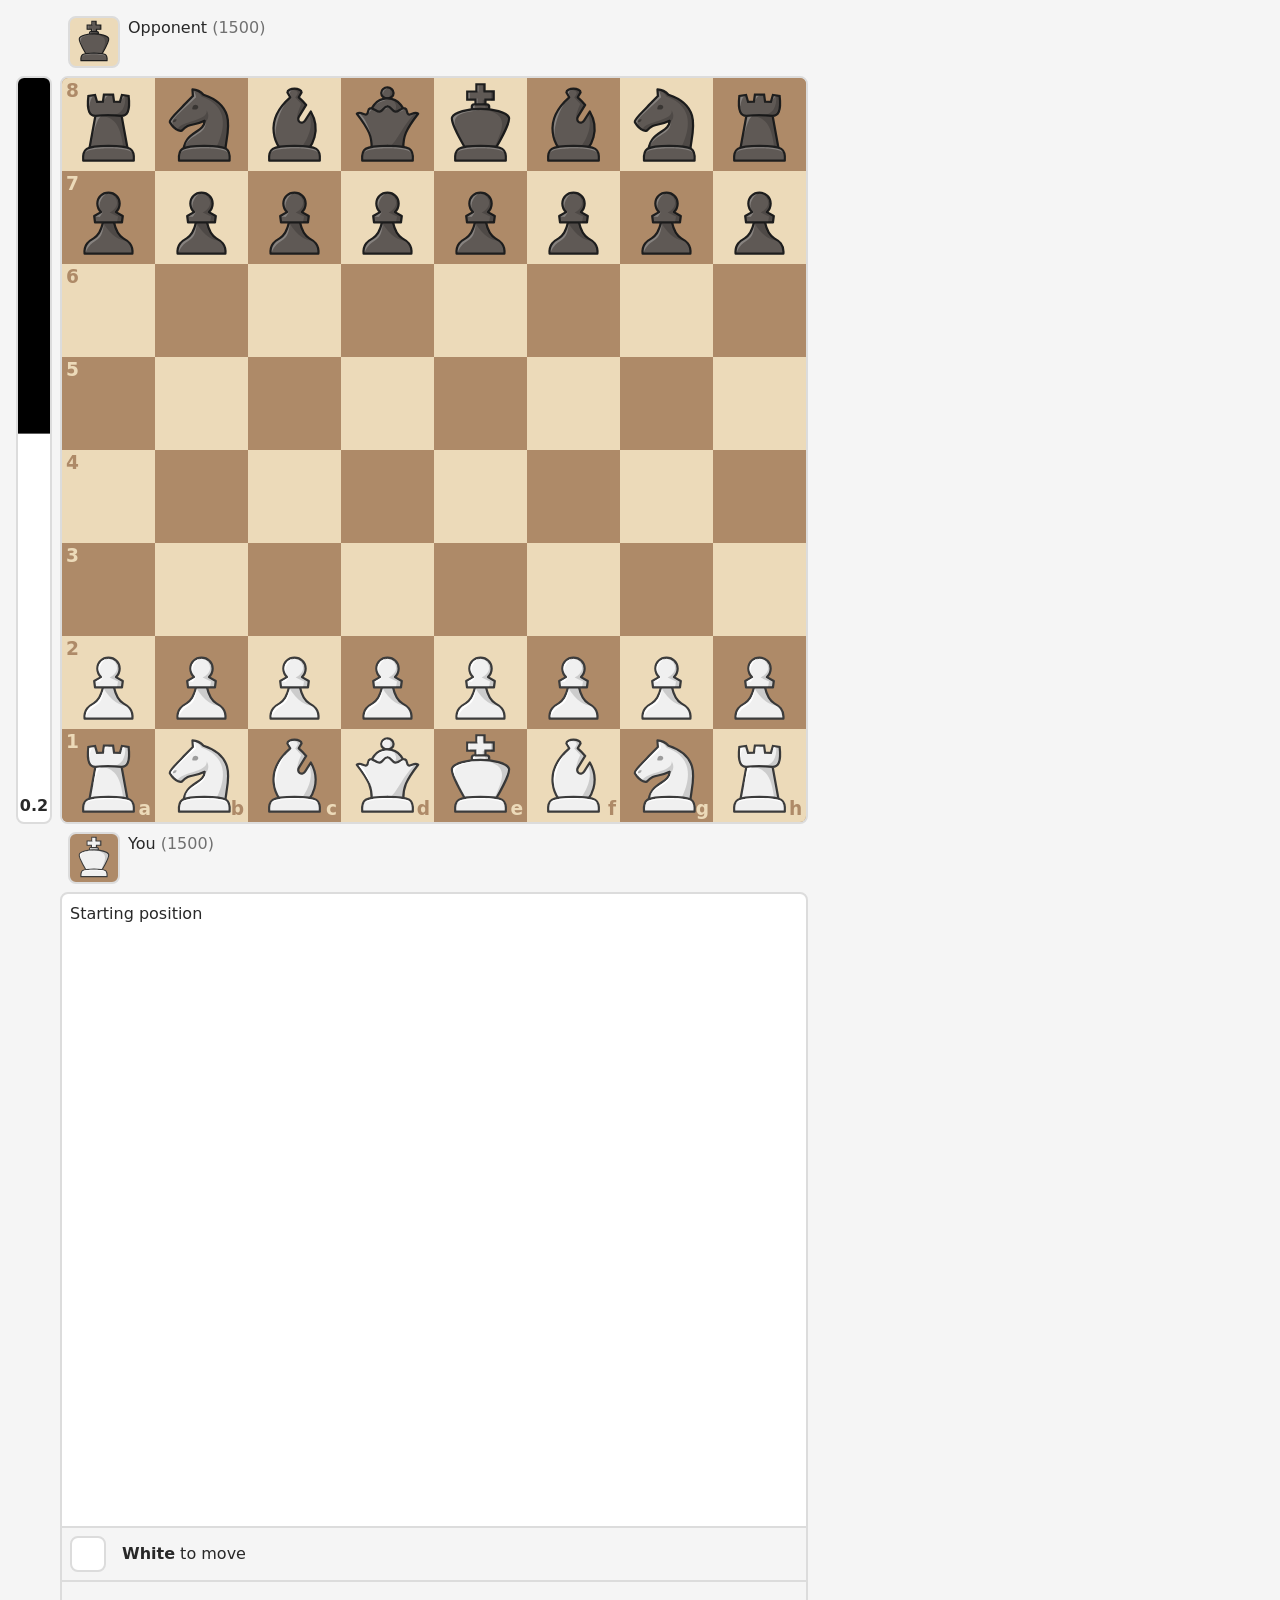
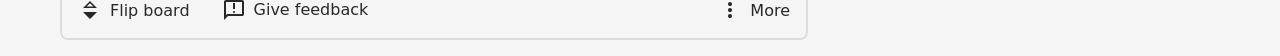
==== commit 3abe7a78: "Implemented castling (somewhat)" ====
--- a/index.html
+++ b/index.html
@@ -100,7 +100,7 @@
                 </div>
             </div>
         </div>
-        <div class="full-screen-box-container" id="settings-container" style="display: block;">
+        <div class="full-screen-box-container" id="settings-container">
             <div>
                 <h2>Settings</h2>
                 <div class="options" style="justify-content: center; border-top: none; border-bottom: var(--border);">
--- a/board-styles.css
+++ b/board-styles.css
@@ -148,6 +148,7 @@
     }
     &.removed {
         opacity: 0;
+        z-index: 5;
     }
 }
 
--- a/general-styles.css
+++ b/general-styles.css
@@ -589,6 +589,16 @@
     #game-area {
         grid-template: repeat(5, max-content) / repeat(1, max-content);
     }
+    .square-18 {border-radius: 0 0 0 0;}
+    .square-88 {border-radius: 0 0 0 0;}
+    .square-81 {border-radius: 0 0 0 0;}
+    .square-11 {border-radius: 0 0 0 0;}
+    .flipped {
+        .square-18 {border-radius: 0 0 0 0;}
+        .square-88 {border-radius: 0 0 0 0;}
+        .square-81 {border-radius: 0 0 0 0;}
+        .square-11 {border-radius: 0 0 0 0;}
+    }
     #eval-bar {
         grid-row: 1 / 2;
         grid-column: 1 / 2;
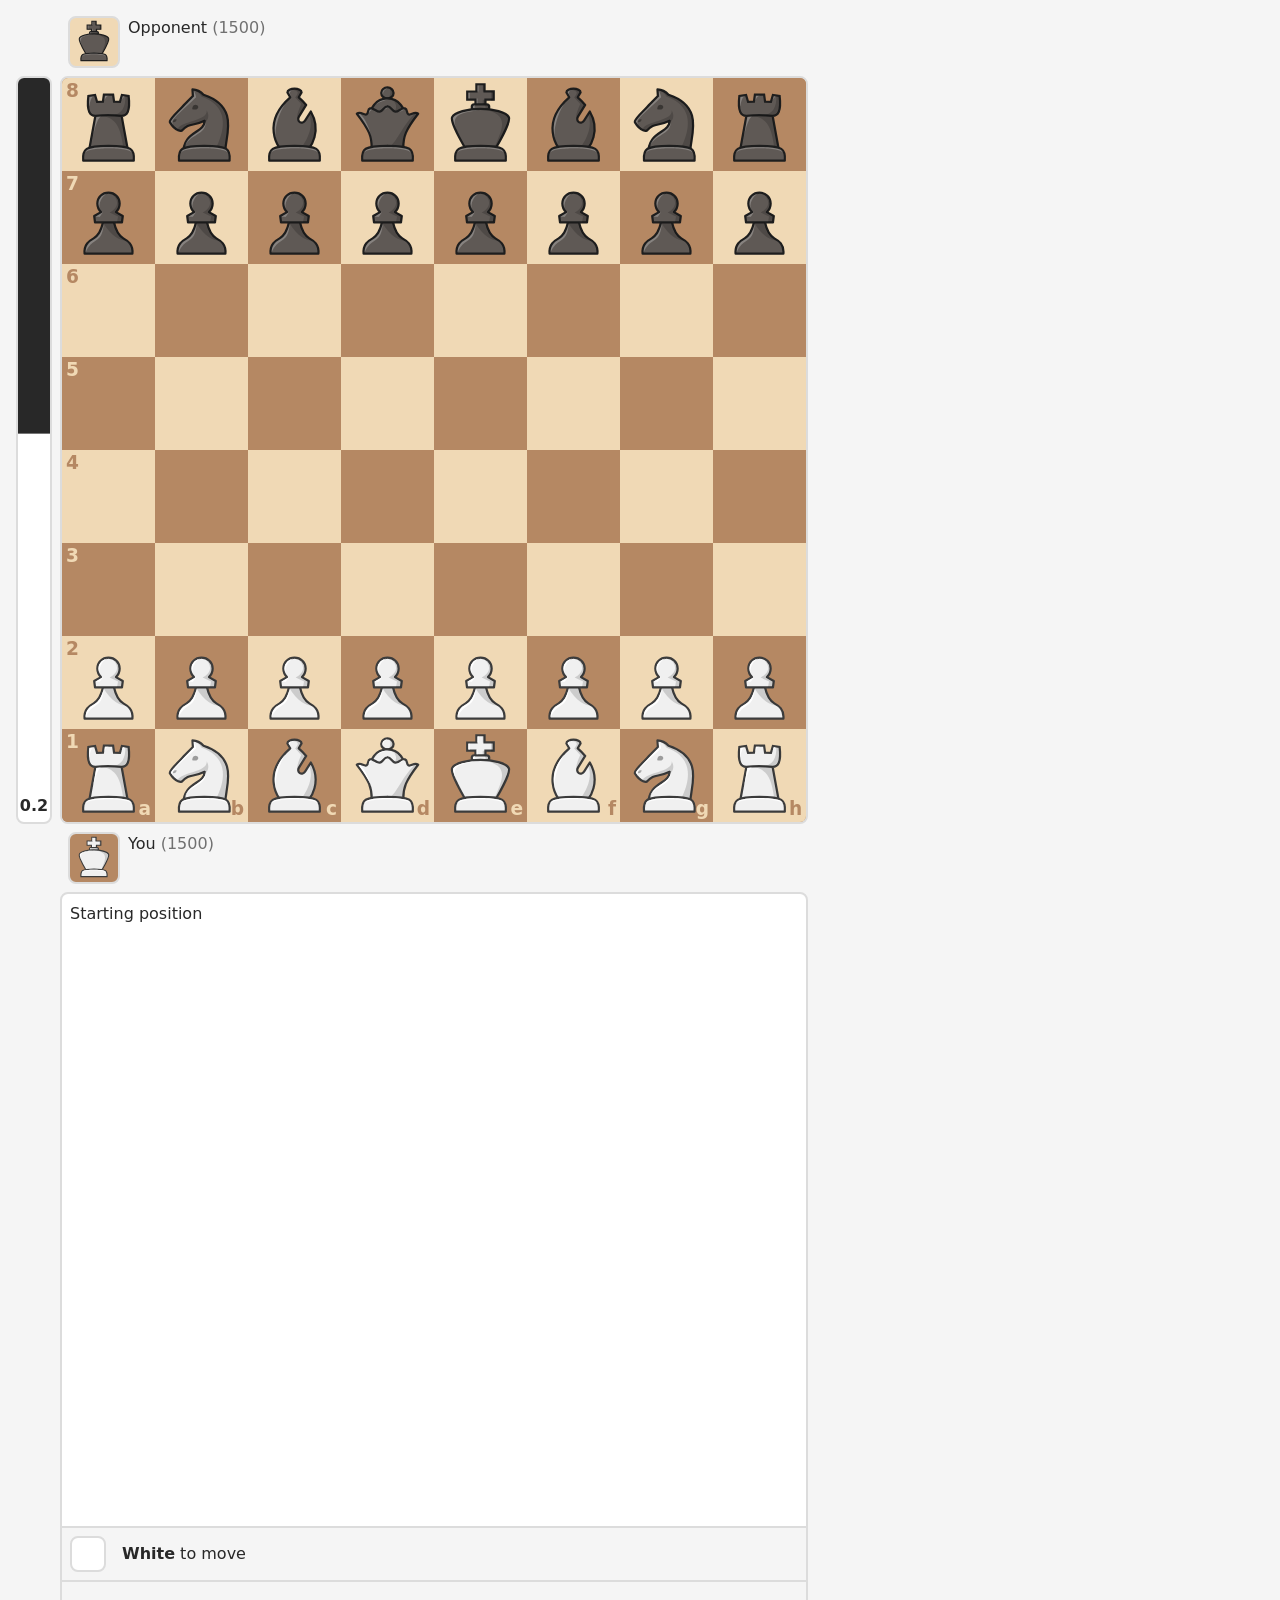
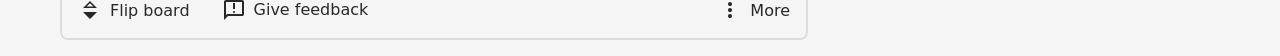
==== commit 3d035556: "Castling bug fix(es); many more to fix" ====
--- a/index.html
+++ b/index.html
@@ -26,7 +26,7 @@
                 </div>
             </div>
             <div class="white-player">
-            <div class="avatar white K"></div>
+                <div class="avatar white K"></div>
                 <div>
                     <span>You</span>
                     <span class="player-rating white">1500</span>
@@ -361,8 +361,21 @@
                 }">Load</button>
             </div>
         </div>
+        <div class="full-screen-box-container" id="share-box-container">
+            <h2>Share Game</h2>
+            <div class="input-grid">
+                <span>FEN:</span>
+                <input id="fen-output" type="text" readonly />
+                <span>PGN:</span>
+                <textarea id="pgn-output" rows="5" spellcheck="false" readonly></textarea>
+            </div>
+            <div class="options">
+                <button onclick="{
+                    hideFullScreenBox('share-box-container');
+                }">Done</button>
+        </div>
         <script src="document-set-up.js?modified=18-8-25-1"></script>
         <script src="settings-manager.js?modified=18-8-25-1"></script>
-        <script src="board-manager.js?modified=17-8-25-1"></script>
+        <script src="board-manager.js?modified=21-8-25-1"></script>
     </body>
 </html>
--- a/board-styles.css
+++ b/board-styles.css
@@ -3,17 +3,17 @@
 
 /* Variables */
 :root {
-    --brown-board-color: rgb(174, 138, 104);
-    --brown-light-square-color: rgb(236, 218, 185);
-
-    --green-board-color: rgb(122, 148, 90);
-    --green-light-square-color: rgb(235, 236, 211);
-
-    --red-board-color: rgb(174, 93, 75);
-    --red-light-square-color: rgb(241, 220, 198);
-
-    --blue-board-color: rgb(100, 148, 235);
-    --blue-light-square-color: rgb(243, 246, 250);
+    --brown-board-color: rgb(181, 136, 99);
+    --brown-light-square-color: rgb(240, 217, 181);
+
+    --green-board-color: rgb(115, 149, 82);
+    --green-light-square-color: rgb(235, 236, 208);
+
+    --red-board-color: rgb(187, 87, 70);
+    --red-light-square-color: rgb(245, 219, 195);
+
+    --blue-board-color: rgb(85, 150, 242);
+    --blue-light-square-color: rgb(242, 246, 250);
 
     --board-color: var(--brown-board-color);
     --light-square-color: var(--brown-light-square-color);
@@ -68,7 +68,7 @@
         left: 0;
         width: 100%;
         height: 100%;
-        background-color: black;
+        background-color: var(--dark-gray);
         transform: translateY(calc(50% * clamp(-1, -1 * var(--evaluation) / 5, 1) - 50%));
         transition: transform 0.3s ease-out;
     }
@@ -139,16 +139,17 @@
     }
     &.dragged {
         position: fixed;
-        transform: translate(-50%, -50%) scale(1.3) !important;
+        transform: translate(-50%, -50%) scale(1.3);
         outline: none;
         z-index: 9;
-        filter: drop-shadow(6px 6px 2px var(--shadow-color));
-        transition: none;
+        filter: drop-shadow(6px 6px 2px rgba(0, 0, 0, 0.2));
+        transition: none !important;
         cursor: grabbing !important;
     }
     &.removed {
         opacity: 0;
         z-index: 5;
+        pointer-events: none;
     }
 }
 
@@ -430,3 +431,24 @@
         opacity: 0;
     }
 }
+
+:root {
+    &:not(.light):not(.dark) {
+        @media (prefers-color-scheme: dark) {
+            #eval-bar {
+                background-color: whitesmoke;
+                &::before {
+                    background-color: black;
+                }
+            }
+        }
+    }
+    &.dark {
+        #eval-bar {
+            background-color: whitesmoke;
+            &::before {
+                background-color: black;
+            }
+        }
+    }
+}
